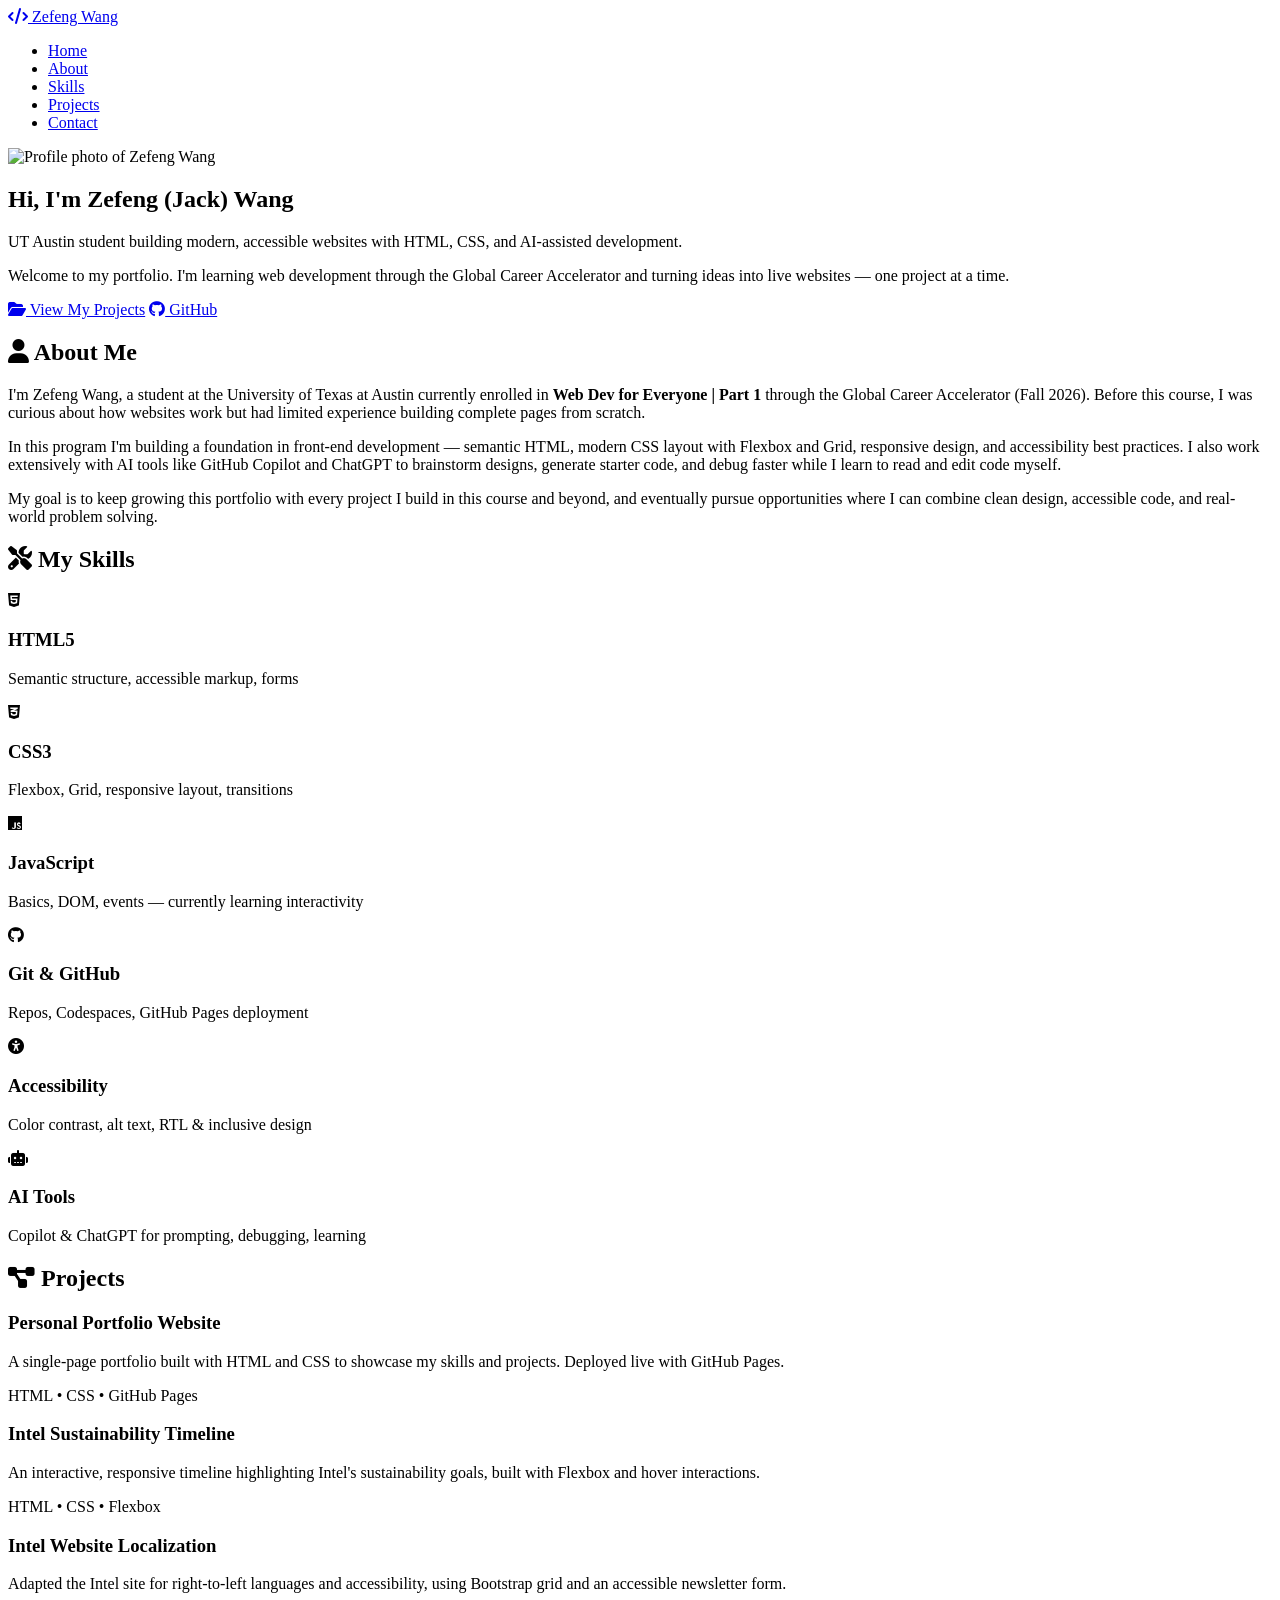
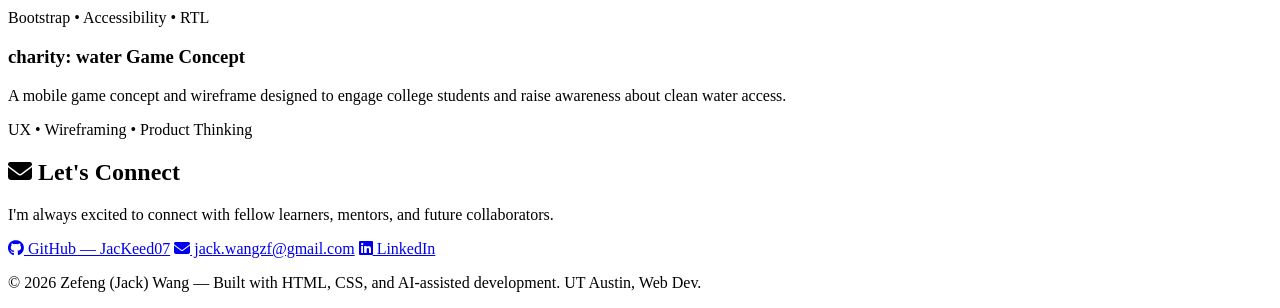
==== index.html @ 3fc2a240 "Add portfolio index.html" ====
<!DOCTYPE html>
<html lang="en">
<head>
  <meta charset="UTF-8" />
  <meta name="viewport" content="width=device-width, initial-scale=1.0" />
  <title>Zefeng Wang | Web Developer Portfolio</title>
  <link rel="stylesheet" href="style.css" />
  <link rel="stylesheet" href="https://cdnjs.cloudflare.com/ajax/libs/font-awesome/6.5.2/css/all.min.css" />
  <link href="https://fonts.googleapis.com/css2?family=Inter:wght@400;600;800&family=Poppins:wght@600;700&display=swap" rel="stylesheet">
</head>
<body>
  <header class="site-header">
    <nav class="nav container" aria-label="Main navigation">
      <a href="#home" class="logo"><i class="fa-solid fa-code"></i> Zefeng Wang</a>
      <ul class="nav-links">
        <li><a href="#home">Home</a></li>
        <li><a href="#about">About</a></li>
        <li><a href="#skills">Skills</a></li>
        <li><a href="#projects">Projects</a></li>
        <li><a href="#contact">Contact</a></li>
      </ul>
    </nav>
  </header>

  <main>
    <section id="home" class="hero container">
      <img class="avatar" src="https://avatars.githubusercontent.com/u/288649514?v=4" alt="Profile photo of Zefeng Wang" />
      <h1>Hi, I'm Zefeng (Jack) Wang</h1>
      <p class="tagline">UT Austin student building modern, accessible websites with HTML, CSS, and AI-assisted development.</p>
      <p class="hero-text">Welcome to my portfolio. I'm learning web development through the Global Career Accelerator and turning ideas into live websites — one project at a time.</p>
      <div class="hero-actions">
        <a class="btn primary" href="#projects"><i class="fa-solid fa-folder-open"></i> View My Projects</a>
        <a class="btn secondary" href="https://github.com/JacKeed07" target="_blank" rel="noopener"><i class="fa-brands fa-github"></i> GitHub</a>
      </div>
    </section>

    <section id="about" class="section container">
      <h2><i class="fa-solid fa-user"></i> About Me</h2>
      <p>I'm Zefeng Wang, a student at the University of Texas at Austin currently enrolled in <strong>Web Dev for Everyone | Part 1</strong> through the Global Career Accelerator (Fall 2026). Before this course, I was curious about how websites work but had limited experience building complete pages from scratch.</p>
      <p>In this program I'm building a foundation in front-end development — semantic HTML, modern CSS layout with Flexbox and Grid, responsive design, and accessibility best practices. I also work extensively with AI tools like GitHub Copilot and ChatGPT to brainstorm designs, generate starter code, and debug faster while I learn to read and edit code myself.</p>
      <p>My goal is to keep growing this portfolio with every project I build in this course and beyond, and eventually pursue opportunities where I can combine clean design, accessible code, and real-world problem solving.</p>
    </section>

    <section id="skills" class="section container">
      <h2><i class="fa-solid fa-screwdriver-wrench"></i> My Skills</h2>
      <div class="skills-grid">
        <div class="skill-card"><i class="fa-brands fa-html5"></i><h3>HTML5</h3><p>Semantic structure, accessible markup, forms</p></div>
        <div class="skill-card"><i class="fa-brands fa-css3-alt"></i><h3>CSS3</h3><p>Flexbox, Grid, responsive layout, transitions</p></div>
        <div class="skill-card"><i class="fa-brands fa-js"></i><h3>JavaScript</h3><p>Basics, DOM, events — currently learning interactivity</p></div>
        <div class="skill-card"><i class="fa-brands fa-github"></i><h3>Git &amp; GitHub</h3><p>Repos, Codespaces, GitHub Pages deployment</p></div>
        <div class="skill-card"><i class="fa-solid fa-universal-access"></i><h3>Accessibility</h3><p>Color contrast, alt text, RTL &amp; inclusive design</p></div>
        <div class="skill-card"><i class="fa-solid fa-robot"></i><h3>AI Tools</h3><p>Copilot &amp; ChatGPT for prompting, debugging, learning</p></div>
      </div>
    </section>

    <section id="projects" class="section container">
      <h2><i class="fa-solid fa-diagram-project"></i> Projects</h2>
      <div class="projects-grid">
        <article class="project-card">
          <h3>Personal Portfolio Website</h3>
          <p>A single-page portfolio built with HTML and CSS to showcase my skills and projects. Deployed live with GitHub Pages.</p>
          <span class="tag">HTML • CSS • GitHub Pages</span>
        </article>
        <article class="project-card">
          <h3>Intel Sustainability Timeline</h3>
          <p>An interactive, responsive timeline highlighting Intel's sustainability goals, built with Flexbox and hover interactions.</p>
          <span class="tag">HTML • CSS • Flexbox</span>
        </article>
        <article class="project-card">
          <h3>Intel Website Localization</h3>
          <p>Adapted the Intel site for right-to-left languages and accessibility, using Bootstrap grid and an accessible newsletter form.</p>
          <span class="tag">Bootstrap • Accessibility • RTL</span>
        </article>
        <article class="project-card">
          <h3>charity: water Game Concept</h3>
          <p>A mobile game concept and wireframe designed to engage college students and raise awareness about clean water access.</p>
          <span class="tag">UX • Wireframing • Product Thinking</span>
        </article>
      </div>
    </section>

    <section id="contact" class="section container contact">
      <h2><i class="fa-solid fa-envelope"></i> Let's Connect</h2>
      <p>I'm always excited to connect with fellow learners, mentors, and future collaborators.</p>
      <div class="contact-links">
        <a href="https://github.com/JacKeed07" target="_blank" rel="noopener"><i class="fa-brands fa-github"></i> GitHub — JacKeed07</a>
        <a href="mailto:jack.wangzf@gmail.com"><i class="fa-solid fa-envelope"></i> jack.wangzf@gmail.com</a>
        <a href="https://www.linkedin.com" target="_blank" rel="noopener"><i class="fa-brands fa-linkedin"></i> LinkedIn</a>
      </div>
    </section>
  </main>

  <footer class="footer">
    <p>© 2026 Zefeng (Jack) Wang — Built with HTML, CSS, and AI-assisted development. UT Austin, Web Dev.</p>
  </footer>
</body>
</html>
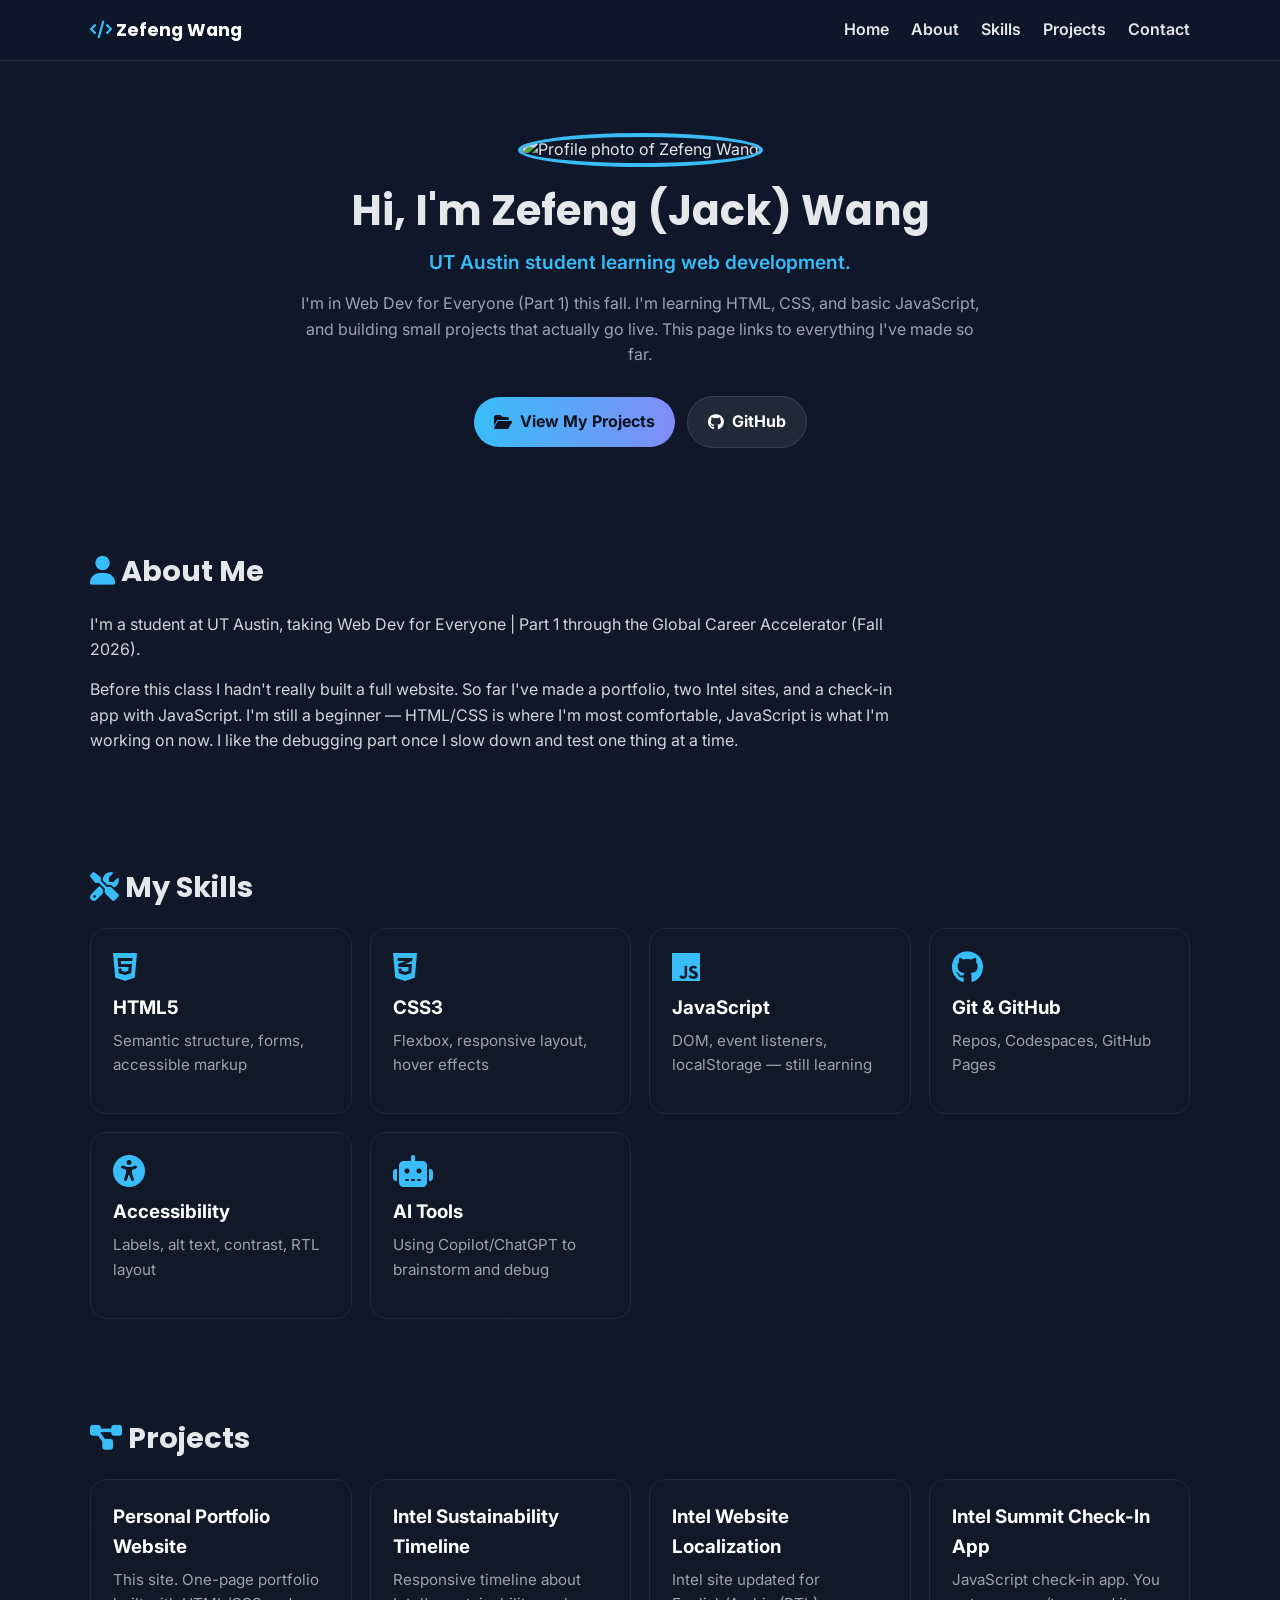
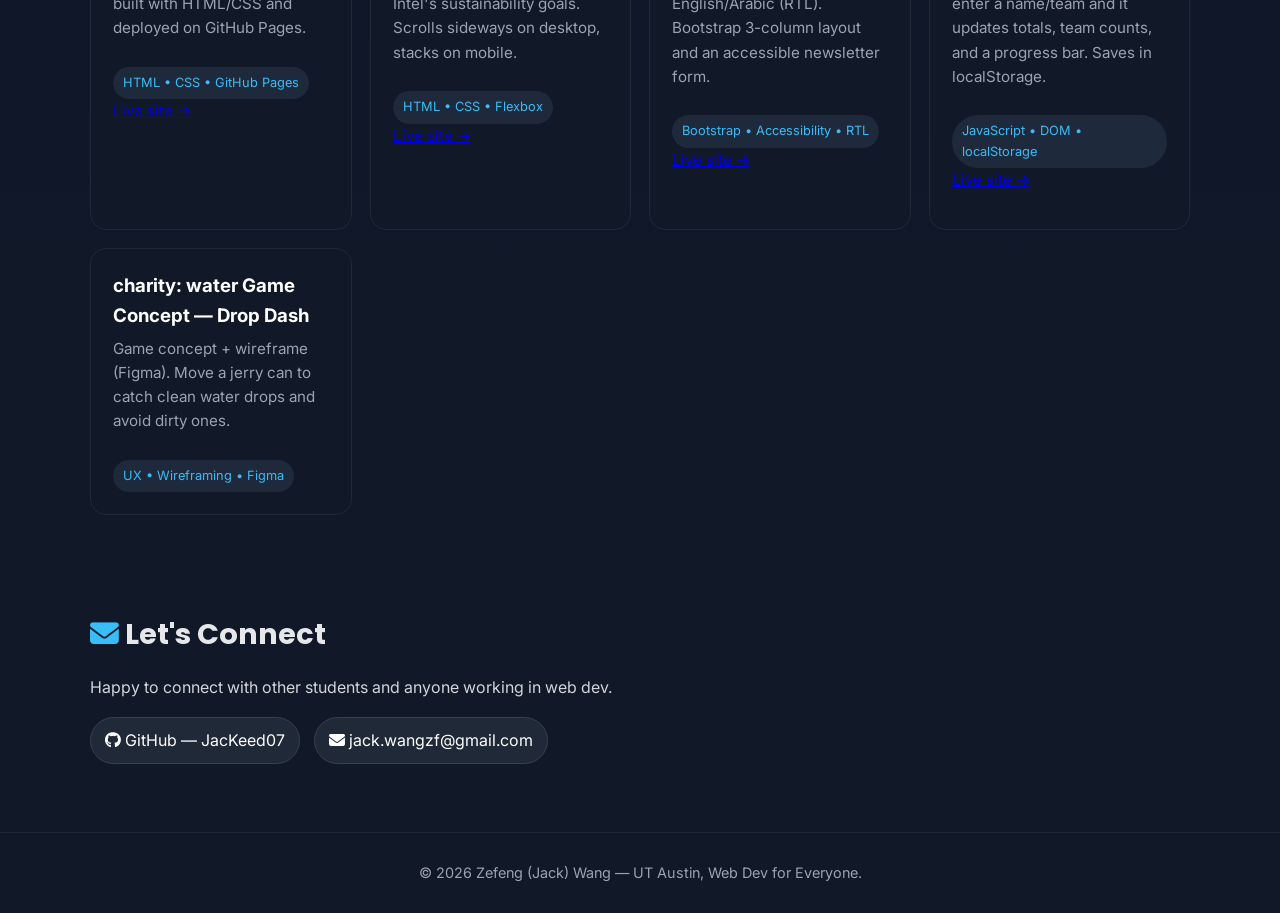
==== commit 4a65843e: "Update portfolio: simpler about, add Summit project with live links" ====
--- a/index.html
+++ b/index.html
@@ -26,8 +26,8 @@
     <section id="home" class="hero container">
       <img class="avatar" src="https://avatars.githubusercontent.com/u/288649514?v=4" alt="Profile photo of Zefeng Wang" />
       <h1>Hi, I'm Zefeng (Jack) Wang</h1>
-      <p class="tagline">UT Austin student building modern, accessible websites with HTML, CSS, and AI-assisted development.</p>
-      <p class="hero-text">Welcome to my portfolio. I'm learning web development through the Global Career Accelerator and turning ideas into live websites — one project at a time.</p>
+      <p class="tagline">UT Austin student learning web development.</p>
+      <p class="hero-text">I'm in Web Dev for Everyone (Part 1) this fall. I'm learning HTML, CSS, and basic JavaScript, and building small projects that actually go live. This page links to everything I've made so far.</p>
       <div class="hero-actions">
         <a class="btn primary" href="#projects"><i class="fa-solid fa-folder-open"></i> View My Projects</a>
         <a class="btn secondary" href="https://github.com/JacKeed07" target="_blank" rel="noopener"><i class="fa-brands fa-github"></i> GitHub</a>
@@ -36,20 +36,19 @@
 
     <section id="about" class="section container">
       <h2><i class="fa-solid fa-user"></i> About Me</h2>
-      <p>I'm Zefeng Wang, a student at the University of Texas at Austin currently enrolled in <strong>Web Dev for Everyone | Part 1</strong> through the Global Career Accelerator (Fall 2026). Before this course, I was curious about how websites work but had limited experience building complete pages from scratch.</p>
-      <p>In this program I'm building a foundation in front-end development — semantic HTML, modern CSS layout with Flexbox and Grid, responsive design, and accessibility best practices. I also work extensively with AI tools like GitHub Copilot and ChatGPT to brainstorm designs, generate starter code, and debug faster while I learn to read and edit code myself.</p>
-      <p>My goal is to keep growing this portfolio with every project I build in this course and beyond, and eventually pursue opportunities where I can combine clean design, accessible code, and real-world problem solving.</p>
+      <p>I'm a student at UT Austin, taking Web Dev for Everyone | Part 1 through the Global Career Accelerator (Fall 2026).</p>
+      <p>Before this class I hadn't really built a full website. So far I've made a portfolio, two Intel sites, and a check-in app with JavaScript. I'm still a beginner — HTML/CSS is where I'm most comfortable, JavaScript is what I'm working on now. I like the debugging part once I slow down and test one thing at a time.</p>
     </section>
 
     <section id="skills" class="section container">
       <h2><i class="fa-solid fa-screwdriver-wrench"></i> My Skills</h2>
       <div class="skills-grid">
-        <div class="skill-card"><i class="fa-brands fa-html5"></i><h3>HTML5</h3><p>Semantic structure, accessible markup, forms</p></div>
-        <div class="skill-card"><i class="fa-brands fa-css3-alt"></i><h3>CSS3</h3><p>Flexbox, Grid, responsive layout, transitions</p></div>
-        <div class="skill-card"><i class="fa-brands fa-js"></i><h3>JavaScript</h3><p>Basics, DOM, events — currently learning interactivity</p></div>
-        <div class="skill-card"><i class="fa-brands fa-github"></i><h3>Git &amp; GitHub</h3><p>Repos, Codespaces, GitHub Pages deployment</p></div>
-        <div class="skill-card"><i class="fa-solid fa-universal-access"></i><h3>Accessibility</h3><p>Color contrast, alt text, RTL &amp; inclusive design</p></div>
-        <div class="skill-card"><i class="fa-solid fa-robot"></i><h3>AI Tools</h3><p>Copilot &amp; ChatGPT for prompting, debugging, learning</p></div>
+        <div class="skill-card"><i class="fa-brands fa-html5"></i><h3>HTML5</h3><p>Semantic structure, forms, accessible markup</p></div>
+        <div class="skill-card"><i class="fa-brands fa-css3-alt"></i><h3>CSS3</h3><p>Flexbox, responsive layout, hover effects</p></div>
+        <div class="skill-card"><i class="fa-brands fa-js"></i><h3>JavaScript</h3><p>DOM, event listeners, localStorage — still learning</p></div>
+        <div class="skill-card"><i class="fa-brands fa-github"></i><h3>Git &amp; GitHub</h3><p>Repos, Codespaces, GitHub Pages</p></div>
+        <div class="skill-card"><i class="fa-solid fa-universal-access"></i><h3>Accessibility</h3><p>Labels, alt text, contrast, RTL layout</p></div>
+        <div class="skill-card"><i class="fa-solid fa-robot"></i><h3>AI Tools</h3><p>Using Copilot/ChatGPT to brainstorm and debug</p></div>
       </div>
     </section>
 
@@ -58,40 +57,48 @@
       <div class="projects-grid">
         <article class="project-card">
           <h3>Personal Portfolio Website</h3>
-          <p>A single-page portfolio built with HTML and CSS to showcase my skills and projects. Deployed live with GitHub Pages.</p>
+          <p>This site. One-page portfolio built with HTML/CSS and deployed on GitHub Pages.</p>
           <span class="tag">HTML • CSS • GitHub Pages</span>
+          <p><a href="https://jackeed07.github.io/my-website-/" target="_blank" rel="noopener">Live site →</a></p>
         </article>
         <article class="project-card">
           <h3>Intel Sustainability Timeline</h3>
-          <p>An interactive, responsive timeline highlighting Intel's sustainability goals, built with Flexbox and hover interactions.</p>
+          <p>Responsive timeline about Intel's sustainability goals. Scrolls sideways on desktop, stacks on mobile.</p>
           <span class="tag">HTML • CSS • Flexbox</span>
+          <p><a href="https://jackeed07.github.io/my-website-/intel-timeline/" target="_blank" rel="noopener">Live site →</a></p>
         </article>
         <article class="project-card">
           <h3>Intel Website Localization</h3>
-          <p>Adapted the Intel site for right-to-left languages and accessibility, using Bootstrap grid and an accessible newsletter form.</p>
+          <p>Intel site updated for English/Arabic (RTL). Bootstrap 3-column layout and an accessible newsletter form.</p>
           <span class="tag">Bootstrap • Accessibility • RTL</span>
+          <p><a href="https://jackeed07.github.io/my-website-/intel-localization/" target="_blank" rel="noopener">Live site →</a></p>
         </article>
         <article class="project-card">
-          <h3>charity: water Game Concept</h3>
-          <p>A mobile game concept and wireframe designed to engage college students and raise awareness about clean water access.</p>
-          <span class="tag">UX • Wireframing • Product Thinking</span>
+          <h3>Intel Summit Check-In App</h3>
+          <p>JavaScript check-in app. You enter a name/team and it updates totals, team counts, and a progress bar. Saves in localStorage.</p>
+          <span class="tag">JavaScript • DOM • localStorage</span>
+          <p><a href="https://jackeed07.github.io/my-website-/intel-summit/" target="_blank" rel="noopener">Live site →</a></p>
+        </article>
+        <article class="project-card">
+          <h3>charity: water Game Concept — Drop Dash</h3>
+          <p>Game concept + wireframe (Figma). Move a jerry can to catch clean water drops and avoid dirty ones.</p>
+          <span class="tag">UX • Wireframing • Figma</span>
         </article>
       </div>
     </section>
 
     <section id="contact" class="section container contact">
       <h2><i class="fa-solid fa-envelope"></i> Let's Connect</h2>
-      <p>I'm always excited to connect with fellow learners, mentors, and future collaborators.</p>
+      <p>Happy to connect with other students and anyone working in web dev.</p>
       <div class="contact-links">
         <a href="https://github.com/JacKeed07" target="_blank" rel="noopener"><i class="fa-brands fa-github"></i> GitHub — JacKeed07</a>
         <a href="mailto:jack.wangzf@gmail.com"><i class="fa-solid fa-envelope"></i> jack.wangzf@gmail.com</a>
-        <a href="https://www.linkedin.com" target="_blank" rel="noopener"><i class="fa-brands fa-linkedin"></i> LinkedIn</a>
       </div>
     </section>
   </main>
 
   <footer class="footer">
-    <p>© 2026 Zefeng (Jack) Wang — Built with HTML, CSS, and AI-assisted development. UT Austin, Web Dev.</p>
+    <p>© 2026 Zefeng (Jack) Wang — UT Austin, Web Dev for Everyone.</p>
   </footer>
 </body>
 </html>
--- a/style.css
+++ b/style.css
@@ -0,0 +1,38 @@
+* { box-sizing: border-box; margin: 0; padding: 0; }
+:root{
+  --bg:#0f172a; --card:#111827; --text:#e5e7eb; --muted:#9ca3af;
+  --accent:#38bdf8; --accent2:#818cf8; --radius:16px;
+}
+html{ scroll-behavior:smooth; }
+body{ font-family:'Inter',system-ui,-apple-system,Segoe UI,Roboto,Arial,sans-serif; background:linear-gradient(180deg,#0f172a 0%,#111827 100%); color:var(--text); line-height:1.6; }
+.container{ width:min(1100px,92%); margin:0 auto; }
+.site-header{ position:sticky; top:0; background:rgba(15,23,42,.92); backdrop-filter:blur(8px); border-bottom:1px solid #1f2937; z-index:10; }
+.nav{ display:flex; align-items:center; justify-content:space-between; padding:16px 0; }
+.logo{ color:#fff; text-decoration:none; font-family:'Poppins',sans-serif; font-weight:700; font-size:1.1rem; }
+.logo i{ color:var(--accent); }
+.nav-links{ display:flex; gap:22px; list-style:none; }
+.nav-links a{ color:var(--text); text-decoration:none; font-weight:600; }
+.nav-links a:hover{ color:var(--accent); }
+.hero{ text-align:center; padding:72px 0 48px; }
+.avatar{ width:140px; height:140px; border-radius:50%; border:4px solid var(--accent); object-fit:cover; margin-bottom:20px; }
+.hero h1{ font-family:'Poppins',sans-serif; font-size:2.6rem; line-height:1.15; margin-bottom:12px; }
+.tagline{ font-size:1.2rem; color:var(--accent); font-weight:600; margin-bottom:14px; }
+.hero-text{ max-width:680px; margin:0 auto 24px; color:var(--muted); }
+.btn{ display:inline-flex; align-items:center; gap:8px; padding:12px 20px; border-radius:999px; text-decoration:none; font-weight:700; margin:4px; }
+.btn.primary{ background:linear-gradient(90deg,var(--accent),var(--accent2)); color:#0b1220; }
+.btn.secondary{ border:1px solid #374151; color:#fff; background:#1f2937; }
+.section{ padding:48px 0; }
+.section h2{ font-family:'Poppins',sans-serif; font-size:1.8rem; margin-bottom:18px; }
+.section h2 i{ color:var(--accent); }
+.section p{ color:#d1d5db; margin-bottom:14px; max-width:820px; }
+.skills-grid,.projects-grid{ display:grid; grid-template-columns:repeat(auto-fit,minmax(220px,1fr)); gap:18px; margin-top:18px; }
+.skill-card,.project-card{ background:var(--card); border:1px solid #1f2937; border-radius:var(--radius); padding:22px; }
+.skill-card i{ font-size:2rem; color:var(--accent); margin-bottom:10px; }
+.skill-card h3,.project-card h3{ margin-bottom:6px; color:#fff; }
+.skill-card p,.project-card p{ color:var(--muted); font-size:.95rem; }
+.tag{ display:inline-block; margin-top:12px; font-size:.8rem; background:#1e293b; color:var(--accent); padding:6px 10px; border-radius:999px; }
+.contact-links{ display:flex; flex-wrap:wrap; gap:14px; margin-top:16px; }
+.contact-links a{ color:#fff; text-decoration:none; background:#1f2937; border:1px solid #374151; padding:10px 14px; border-radius:999px; }
+.contact-links a:hover{ border-color:var(--accent); color:var(--accent); }
+.footer{ text-align:center; padding:28px 16px; color:var(--muted); border-top:1px solid #1f2937; margin-top:20px; font-size:.9rem; }
+@media (max-width:640px){ .nav{ flex-direction:column; gap:12px; } .nav-links{ flex-wrap:wrap; justify-content:center; } .hero h1{ font-size:2rem; } }
